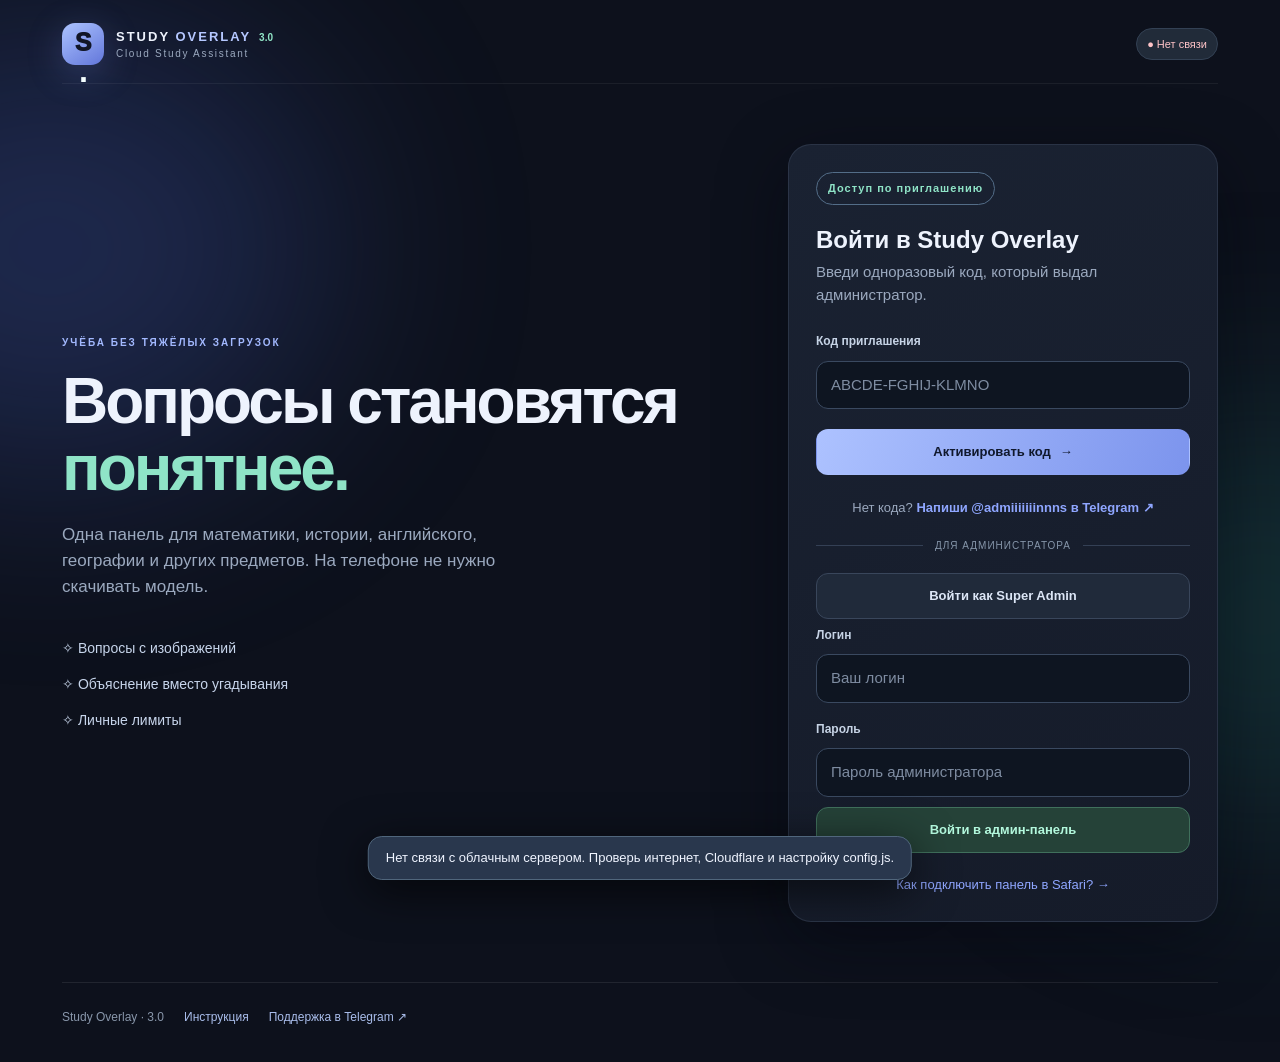
==== admin.html @ d3202edc "Add files via upload" ====
<!doctype html><html lang="ru"><head><meta charset="utf-8"><meta name="viewport" content="width=device-width,initial-scale=1"><meta http-equiv="refresh" content="0;url=./index.html?admin=1"><title>Study Overlay · Super Admin</title></head><body><p><a href="./index.html?admin=1">Открыть вход Super Admin</a></p><script>location.replace('./index.html?admin=1');</script></body></html>
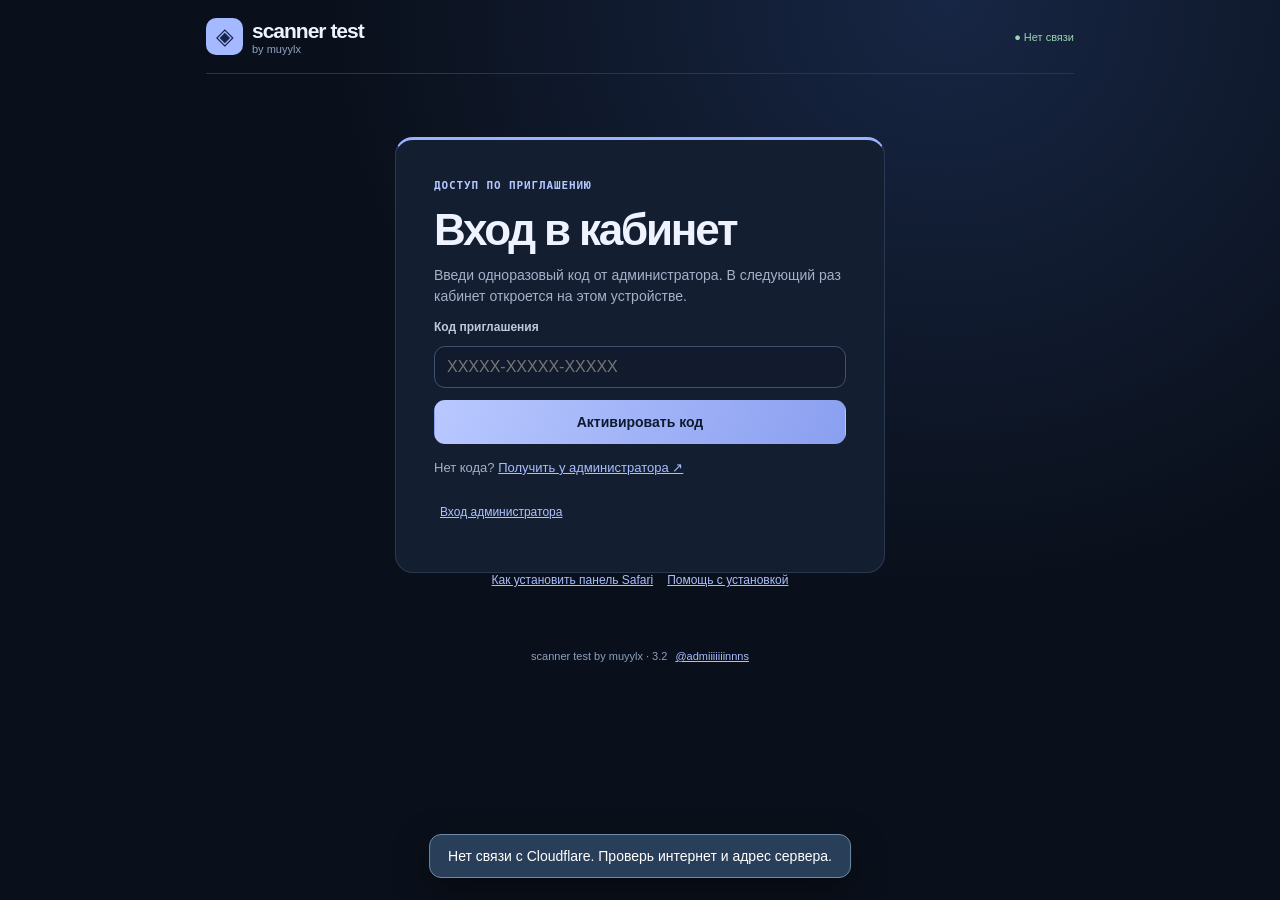
==== commit edf8fa63: "Publish scanner test 3.2 interface and Safari bookmarklet" ====
--- a/admin.html
+++ b/admin.html
@@ -1 +1 @@
-<!doctype html><html lang="ru"><head><meta charset="utf-8"><meta name="viewport" content="width=device-width,initial-scale=1"><meta http-equiv="refresh" content="0;url=./index.html?admin=1"><title>Study Overlay · Super Admin</title></head><body><p><a href="./index.html?admin=1">Открыть вход Super Admin</a></p><script>location.replace('./index.html?admin=1');</script></body></html>
+<!doctype html><html lang="ru"><meta charset="utf-8"><meta http-equiv="refresh" content="0;url=./index.html#admin"><title>scanner test by muyylx</title><a href="./index.html#admin">Открыть Super Admin</a></html>
